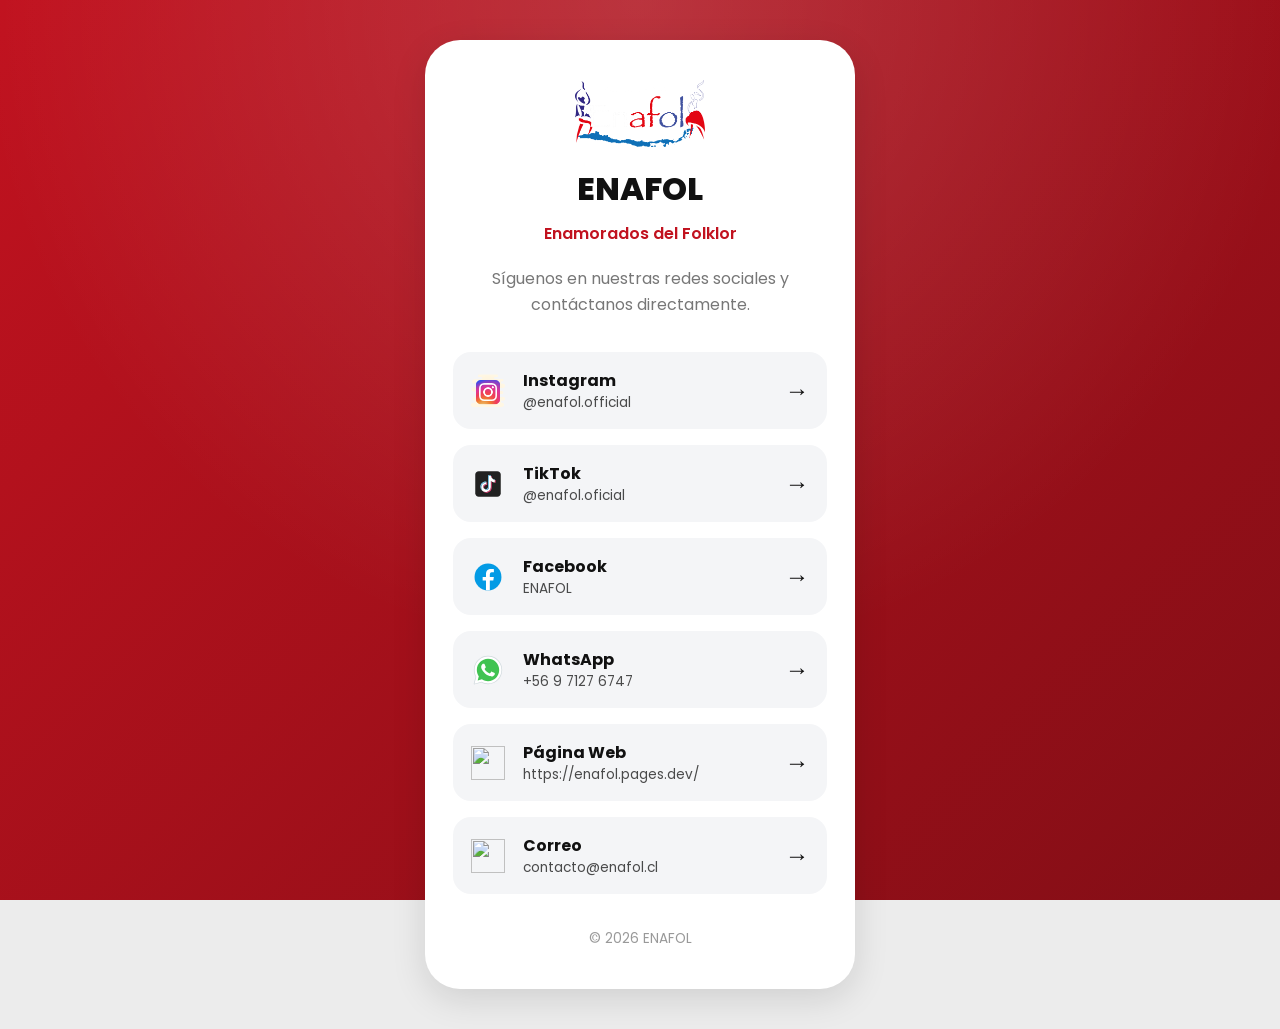
==== qr/index.html @ c7ebb824 "Update index.html" ====
<!DOCTYPE html>
<html lang="es">

<head>

    <meta charset="UTF-8">

    <meta name="viewport"
          content="width=device-width, initial-scale=1.0">

    <title>ENAFOL | Redes Sociales</title>

    <meta name="theme-color"
          content="#C1121F">

    <link rel="icon"
          href="assets/logo.png">

    <link rel="stylesheet"
          href="css/style.css">

    <link rel="preconnect"
          href="https://fonts.googleapis.com">

    <link rel="preconnect"
          href="https://fonts.gstatic.com"
          crossorigin>

    <link href="https://fonts.googleapis.com/css2?family=Poppins:wght@300;400;500;600;700;800&display=swap"
          rel="stylesheet">

</head>

<body>

<div class="background"></div>

<main class="card">

    <div class="logo">

        <img src="assets/logo.png"
             alt="ENAFOL">

    </div>

    <h1>ENAFOL</h1>

    <h2>Enamorados del Folklor</h2>

    <p>

        Síguenos en nuestras redes sociales
        y contáctanos directamente.

    </p>

    <div class="links">

        <a href="https://instagram.com/enafol.official"
           target="_blank"
           class="link">

            <img src="assets/icons/instagram.png">

            <div>

                <strong>Instagram</strong>

                <span>@enafol.official</span>

            </div>

            <div class="arrow">

                →

            </div>

        </a>


        <a href="https://www.tiktok.com/@enafol.oficial"
           target="_blank"
           class="link">

            <img src="assets/icons/tiktok.svg">

            <div>

                <strong>TikTok</strong>

                <span>@enafol.oficial</span>

            </div>

            <div class="arrow">

                →

            </div>

        </a>


        <a href="https://www.facebook.com/conjuntofolcloricoEnafol"
           target="_blank"
           class="link">

            <img src="assets/icons/facebook.svg">

            <div>

                <strong>Facebook</strong>

                <span>ENAFOL</span>

            </div>

            <div class="arrow">

                →

            </div>

        </a>


        <a href="https://wa.me/56971276747"
           target="_blank"
           class="link">

            <img src="assets/icons/whatsapp.svg">

            <div>

                <strong>WhatsApp</strong>

                <span>+56 9 7127 6747</span>

            </div>

            <div class="arrow">

                →

            </div>

        </a>


        <a href="https://enafol.pages.dev/"
           target="_blank"
           class="link">

            <img src="assets/icons/web.png">

            <div>

                <strong>Página Web</strong>

                <span>https://enafol.pages.dev/</span>

            </div>

            <div class="arrow">

                →

            </div>

        </a>


        <a href="mailto:contacto@enafol.cl"
           class="link">

            <img src="assets/icons/correo.png">

            <div>

                <strong>Correo</strong>

                <span>contacto@enafol.cl</span>

            </div>

            <div class="arrow">

                →

            </div>

        </a>

    </div>

    <footer>

        © 2026 ENAFOL

    </footer>

</main>

<script src="js/app.js"></script>

</body>

</html>
---- qr/css/style.css ----
/*==================================================
ENAFOL QR CARD
Version 1.0
==================================================*/

*{
    margin:0;
    padding:0;
    box-sizing:border-box;
}

:root{

    --rojo:#c1121f;
    --rojo-hover:#a40f19;

    --gris:#f4f5f7;

    --texto:#222;

    --texto2:#777;

    --blanco:#ffffff;

    --sombra:0 10px 35px rgba(0,0,0,.12);

    --radio:24px;

}

html{

    scroll-behavior:smooth;

}

body{

    font-family:'Poppins',sans-serif;

    background:#ececec;

    min-height:100vh;

    display:flex;

    justify-content:center;

    align-items:center;

    padding:40px 15px;

    color:var(--texto);

}


/*============================
FONDO
============================*/

.background{

    position:fixed;

    inset:0;

    background:

    linear-gradient(135deg,#c1121f,#830e16);

    z-index:-2;

}

.background::after{

    content:"";

    position:absolute;

    inset:0;

    background:

    radial-gradient(circle at top,

    rgba(255,255,255,.15),

    transparent 60%);

}


/*============================
CARD
============================*/

.card{

    width:100%;

    max-width:430px;

    background:white;

    border-radius:35px;

    padding:40px 28px;

    box-shadow:var(--sombra);

}


/*============================
LOGO
============================*/

.logo{

    display:flex;

    justify-content:center;

    margin-bottom:18px;

}

.logo img{

    width:130px;

    animation:float 4s ease-in-out infinite;

}

@keyframes float{

0%{

transform:translateY(0);

}

50%{

transform:translateY(-8px);

}

100%{

transform:translateY(0);

}

}


/*============================
TITULOS
============================*/

h1{

    text-align:center;

    font-size:2rem;

    font-weight:800;

    color:#111;

}

h2{

    text-align:center;

    font-size:1rem;

    color:var(--rojo);

    margin-top:8px;

    font-weight:600;

}

p{

    text-align:center;

    margin:20px 0 35px;

    color:var(--texto2);

    line-height:1.6;

}


/*============================
BOTONERA
============================*/

.links{

    display:flex;

    flex-direction:column;

    gap:16px;

}

.link{

    display:flex;

    align-items:center;

    background:var(--gris);

    border-radius:18px;

    padding:16px 18px;

    transition:.30s;

    text-decoration:none;

    color:#111;

}

.link:hover{

    background:var(--rojo);

    color:white;

    transform:translateY(-4px);

    box-shadow:0 10px 25px rgba(0,0,0,.15);

}

.link img{

    width:34px;

    height:34px;

    object-fit:contain;

    margin-right:18px;

}

.link div{

    display:flex;

    flex-direction:column;

}

.link strong{

    font-size:1rem;

}

.link span{

    font-size:.85rem;

    opacity:.75;

}

.link:hover span{

    opacity:1;

}

.arrow{

    margin-left:auto;

    font-size:1.5rem;

    font-weight:700;

}


/*============================
FOOTER
============================*/

footer{

    margin-top:35px;

    text-align:center;

    color:#999;

    font-size:.85rem;

}


/*============================
RESPONSIVE
============================*/

@media(max-width:480px){

.card{

padding:30px 20px;

}

.logo img{

width:105px;

}

h1{

font-size:1.8rem;

}

.link{

padding:15px;

}

.link img{

width:30px;

height:30px;

}

}
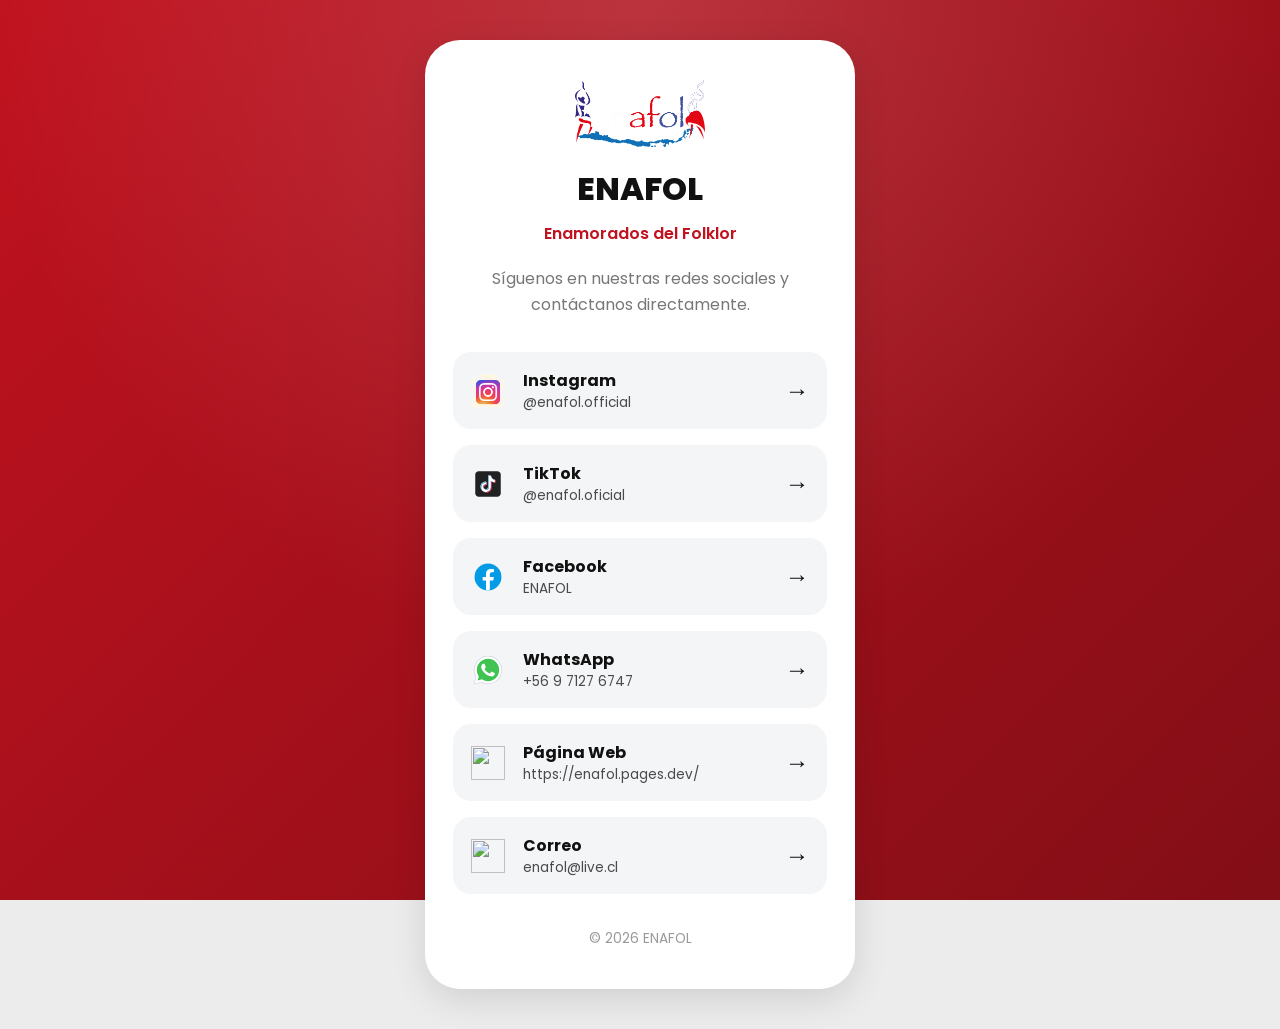
==== commit c66c74b2: "Update index.html" ====
--- a/qr/index.html
+++ b/qr/index.html
@@ -172,7 +172,7 @@
         </a>
 
 
-        <a href="mailto:contacto@enafol.cl"
+        <a href="mailto:enafol@live.cl"
            class="link">
 
             <img src="assets/icons/correo.png">
@@ -181,7 +181,7 @@
 
                 <strong>Correo</strong>
 
-                <span>contacto@enafol.cl</span>
+                <span>enafol@live.cl</span>
 
             </div>
 
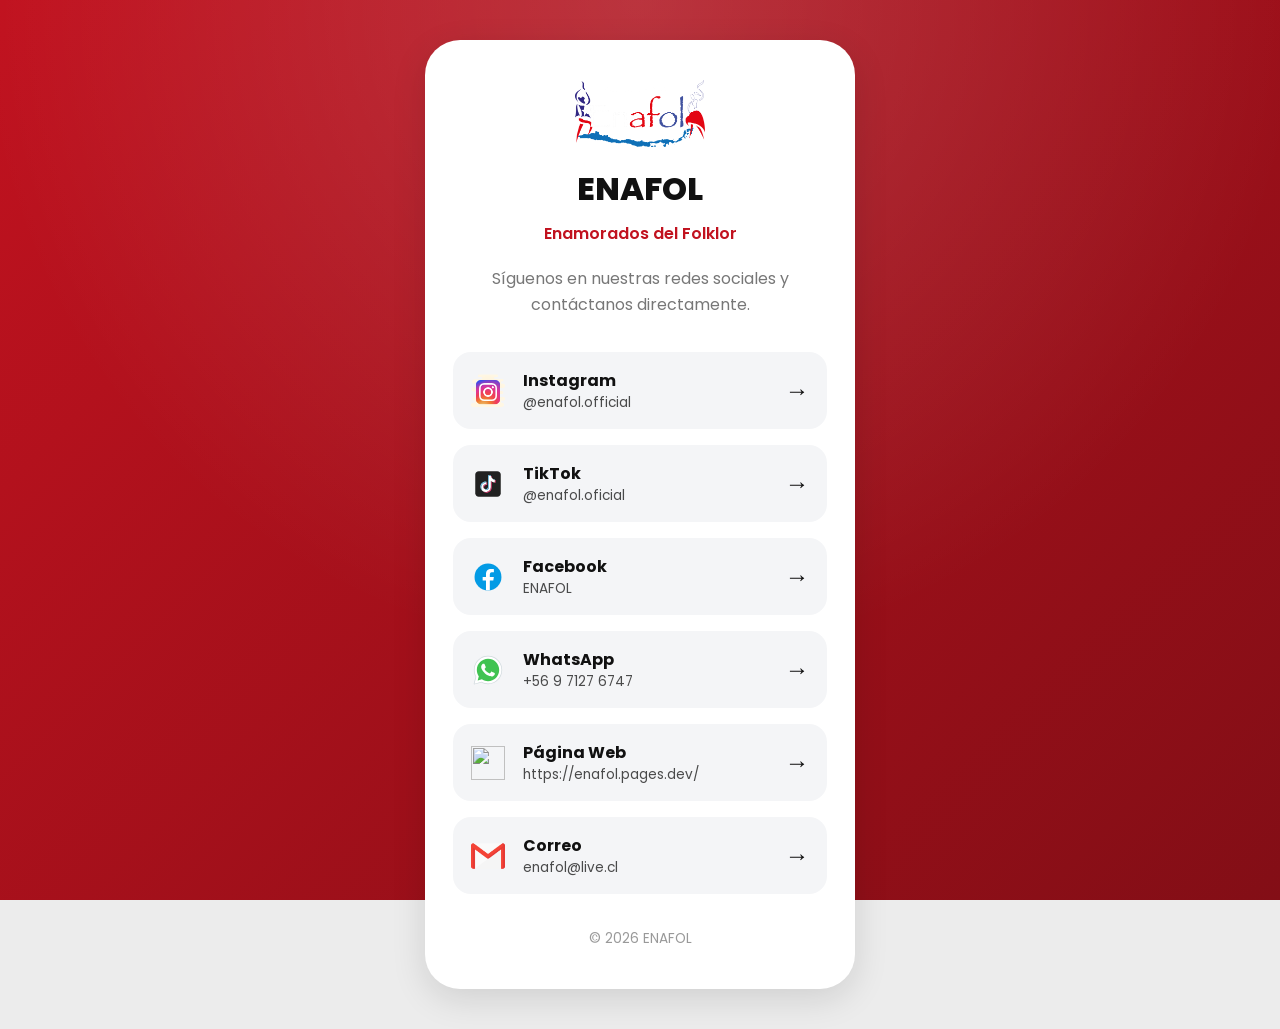
==== commit 0ddfd30a: "email" ====
--- a/qr/index.html
+++ b/qr/index.html
@@ -175,7 +175,7 @@
         <a href="mailto:enafol@live.cl"
            class="link">
 
-            <img src="assets/icons/correo.png">
+            <img src="assets/icons/gmail.png">
 
             <div>
 
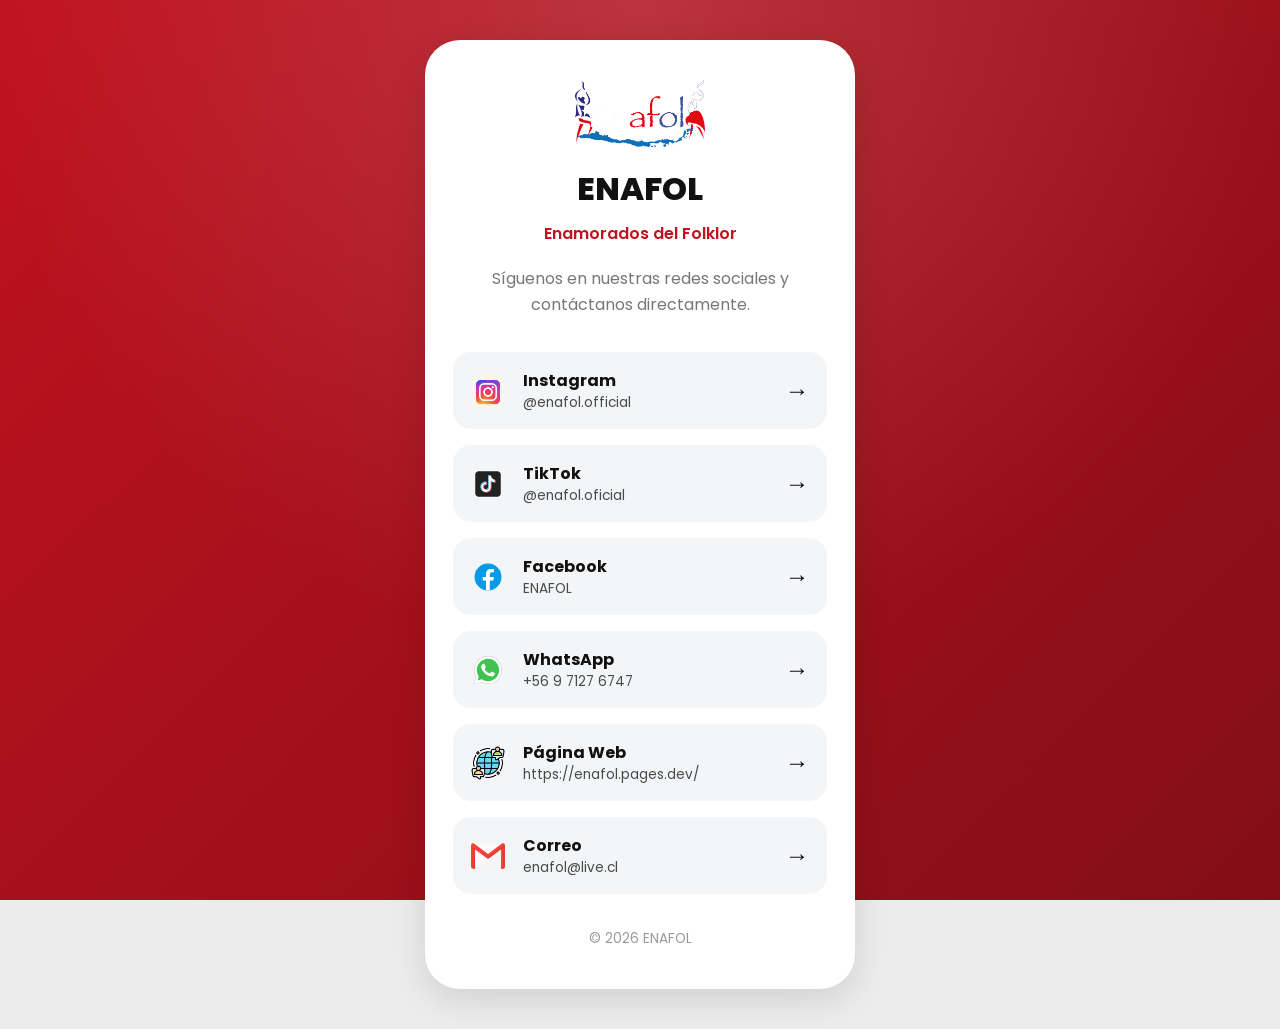
==== commit a7bf8c32: "red" ====
--- a/qr/index.html
+++ b/qr/index.html
@@ -153,7 +153,7 @@
            target="_blank"
            class="link">
 
-            <img src="assets/icons/web.png">
+            <img src="assets/icons/red.png">
 
             <div>
 
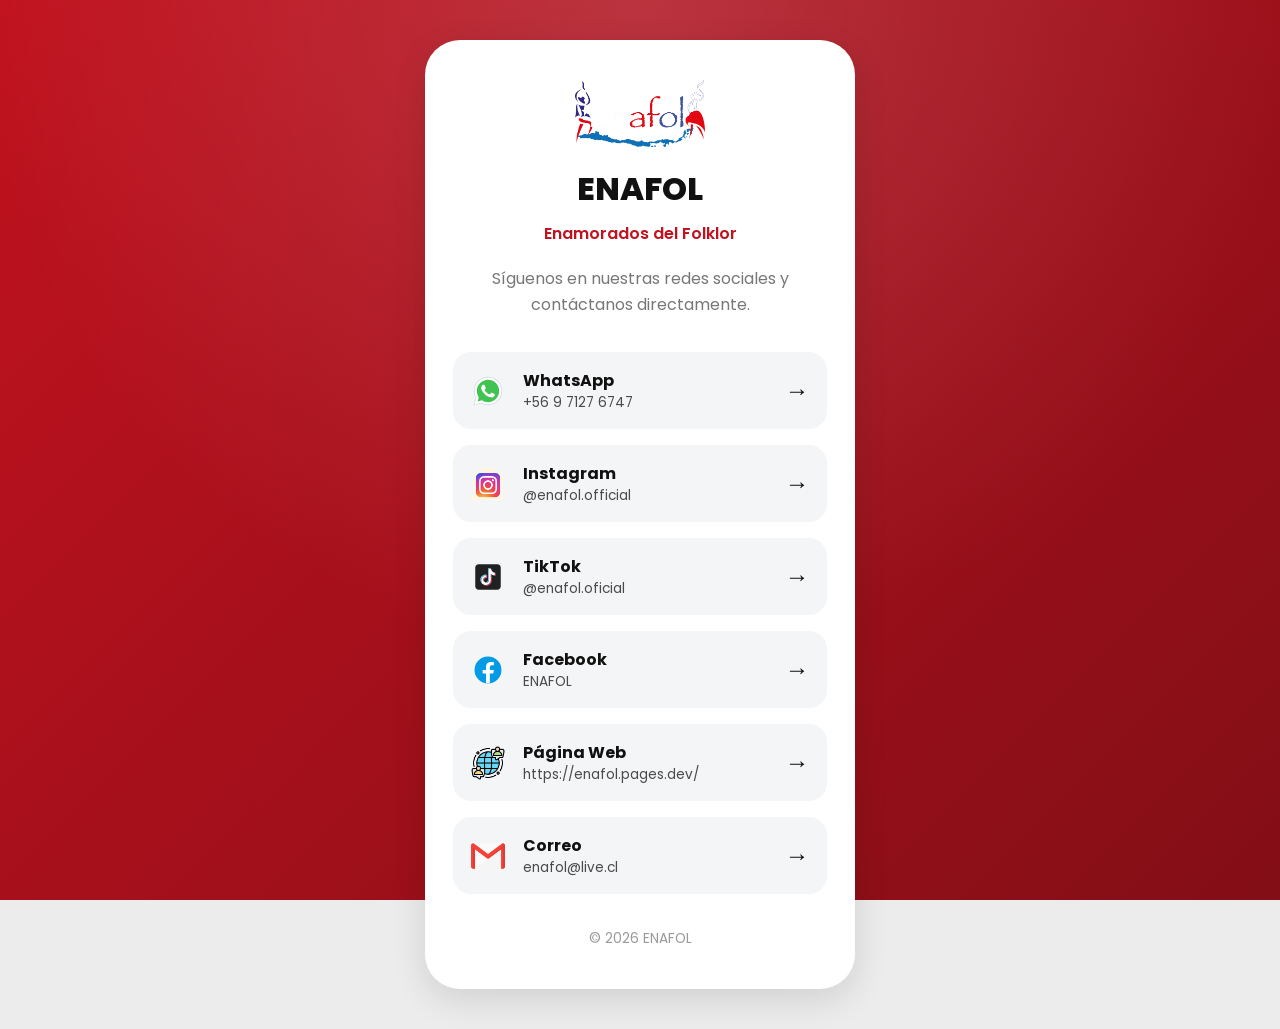
==== commit 7a18e7f2: "Update index.html" ====
--- a/qr/index.html
+++ b/qr/index.html
@@ -56,6 +56,28 @@
     </p>
 
     <div class="links">
+        
+         <a href="https://wa.me/56971276747"
+           target="_blank"
+           class="link">
+
+            <img src="assets/icons/whatsapp.svg">
+
+            <div>
+
+                <strong>WhatsApp</strong>
+
+                <span>+56 9 7127 6747</span>
+
+            </div>
+
+            <div class="arrow">
+
+                →
+
+            </div>
+
+        </a>
 
         <a href="https://instagram.com/enafol.official"
            target="_blank"
@@ -125,30 +147,6 @@
 
         </a>
 
-
-        <a href="https://wa.me/56971276747"
-           target="_blank"
-           class="link">
-
-            <img src="assets/icons/whatsapp.svg">
-
-            <div>
-
-                <strong>WhatsApp</strong>
-
-                <span>+56 9 7127 6747</span>
-
-            </div>
-
-            <div class="arrow">
-
-                →
-
-            </div>
-
-        </a>
-
-
         <a href="https://enafol.pages.dev/"
            target="_blank"
            class="link">
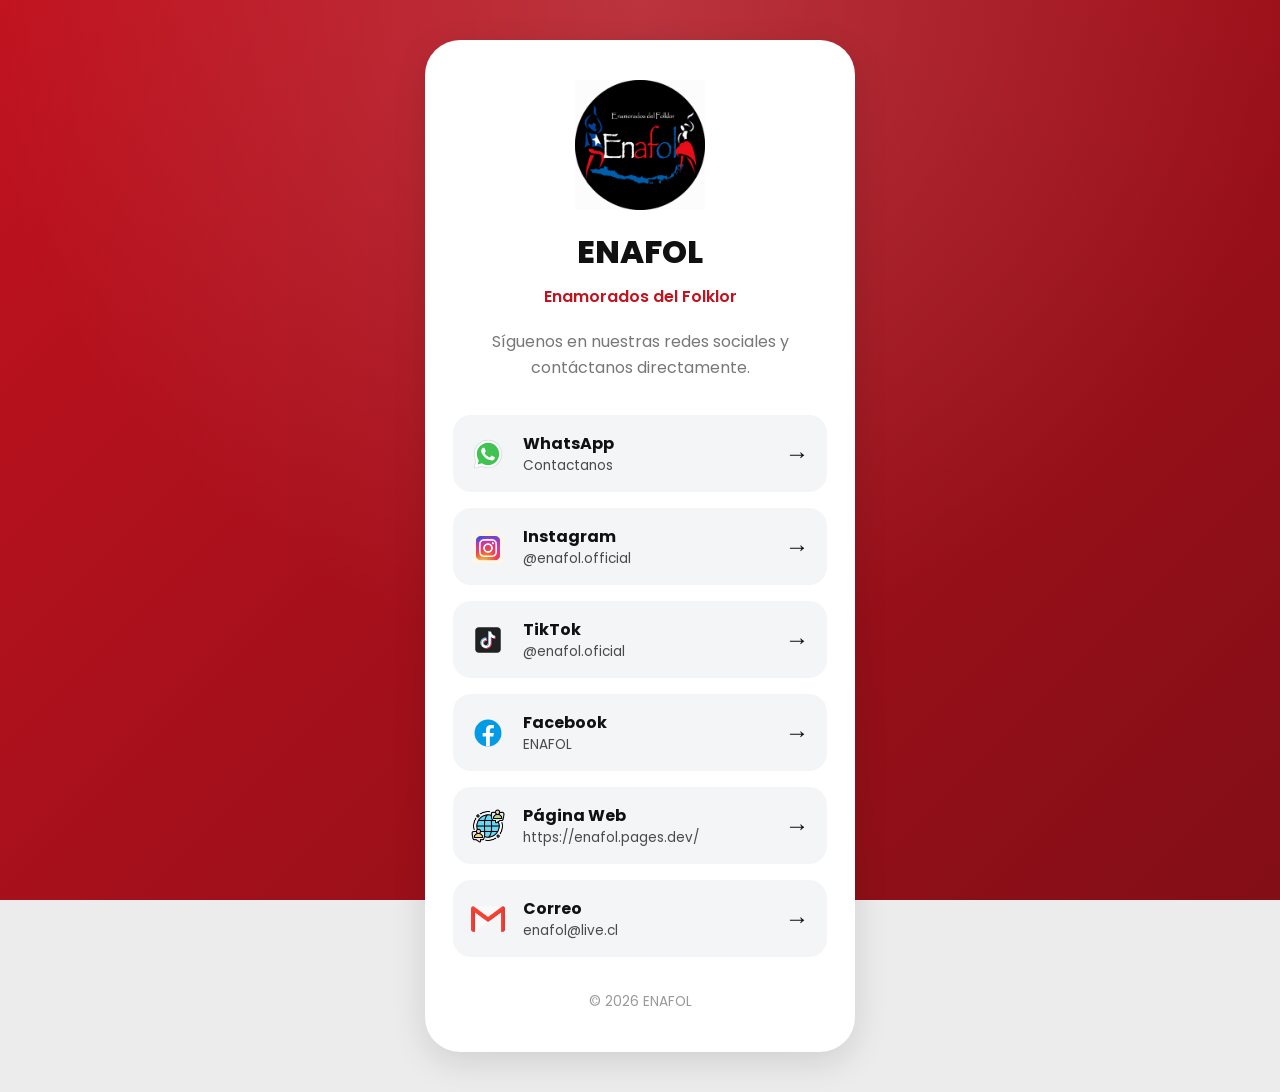
==== commit 65397e7e: "Update index.html" ====
--- a/qr/index.html
+++ b/qr/index.html
@@ -56,10 +56,8 @@
     </p>
 
     <div class="links">
-        
-         <a href="https://wa.me/56971276747"
-           target="_blank"
-           class="link">
+
+         <a href="#" class="link abrirWhatsapp">
 
             <img src="assets/icons/whatsapp.svg">
 
@@ -67,7 +65,7 @@
 
                 <strong>WhatsApp</strong>
 
-                <span>+56 9 7127 6747</span>
+                <span>Contactanos</span>
 
             </div>
 
